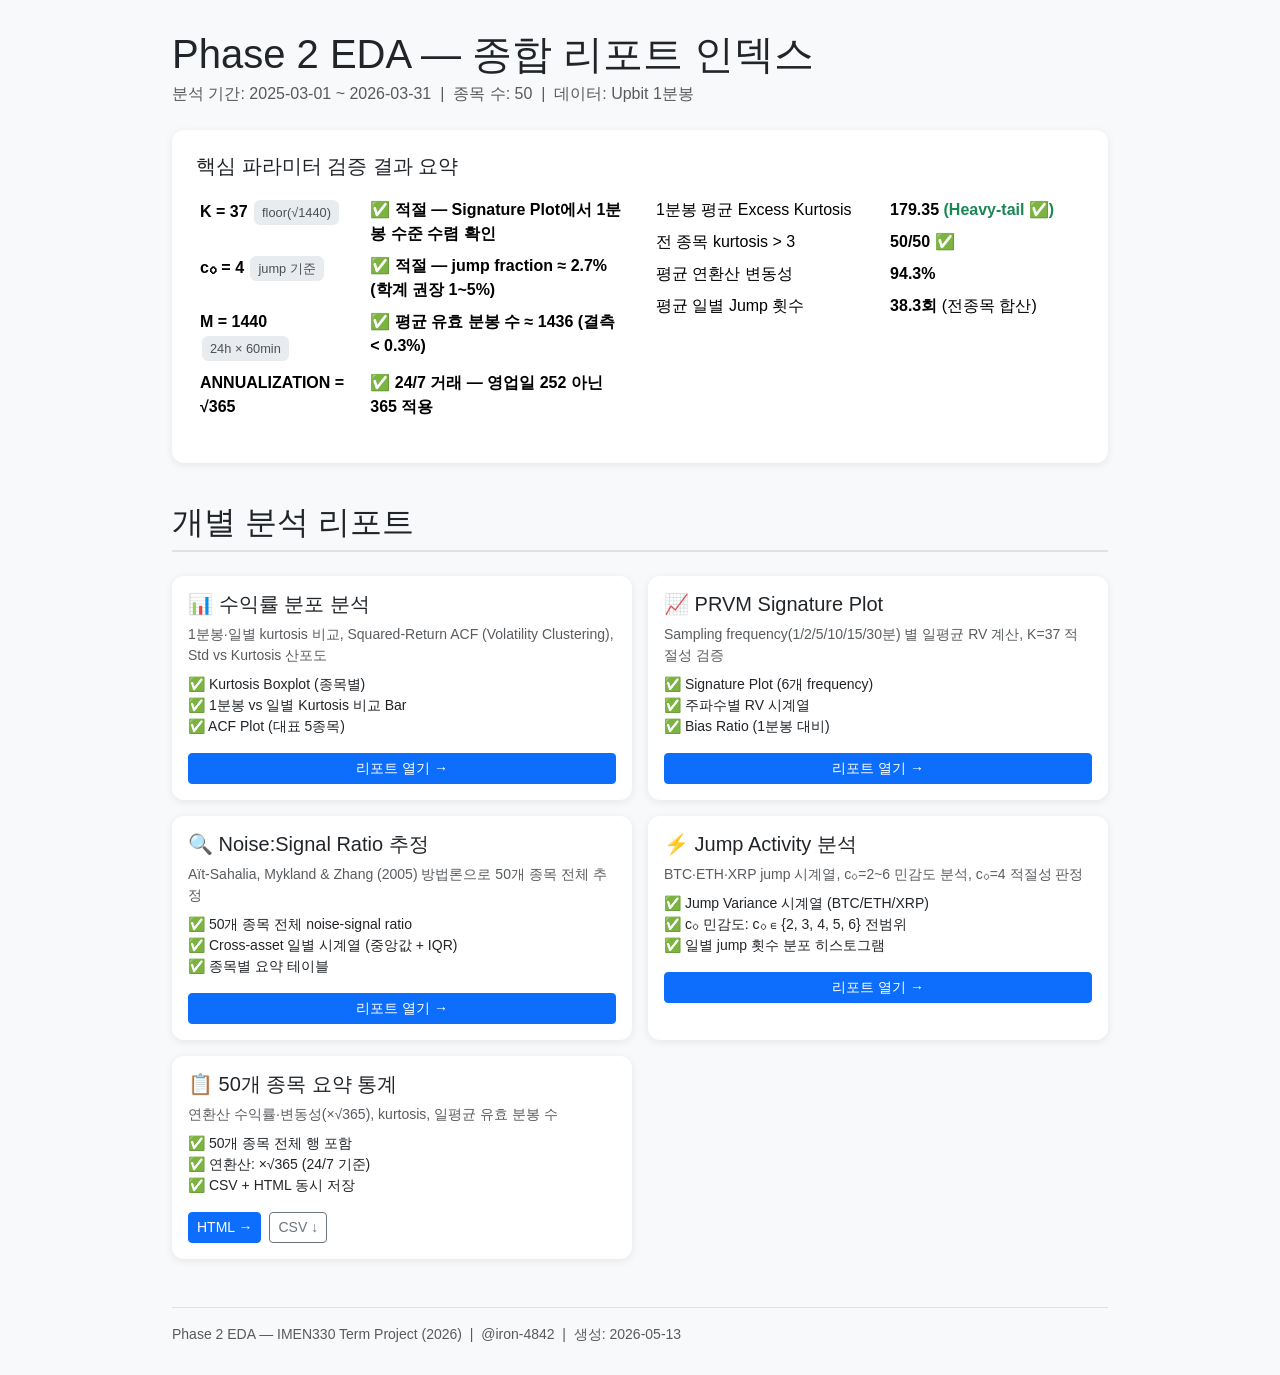
==== docs/phase2_eda/index.html @ 5c27aa81 "docs: refresh Phase 2 EDA reports and add index.html - Regenerate 5 HTML reports after full re-run v" ====
<!DOCTYPE html>
<html lang="ko">
<head>
<meta charset="UTF-8">
<title>Phase 2 EDA — 전체 리포트 인덱스</title>
<link rel="stylesheet"
  href="https://cdn.jsdelivr.net/npm/bootstrap@5.3.0/dist/css/bootstrap.min.css">
<style>
  body { font-family: 'Noto Sans KR', sans-serif; padding: 30px; background: #f8f9fa; }
  .card { border: none; border-radius: 12px; box-shadow: 0 2px 8px rgba(0,0,0,0.08); }
  .card:hover { box-shadow: 0 4px 16px rgba(0,0,0,0.15); transition: box-shadow 0.2s; }
  .badge-param { font-size: 0.8em; background: #e9ecef; color: #495057;
                 border-radius: 6px; padding: 3px 8px; margin: 2px; display: inline-block; }
  .finding-ok { color: #198754; font-weight: 600; }
  .finding-warn { color: #fd7e14; font-weight: 600; }
  h2 { margin-top: 40px; border-bottom: 2px solid #dee2e6; padding-bottom: 8px; }
</style>
</head>
<body>
<div class="container-fluid" style="max-width: 960px;">

<h1 class="mb-1">Phase 2 EDA — 종합 리포트 인덱스</h1>
<p class="text-muted mb-4">
  분석 기간: 2025-03-01 ~ 2026-03-31 &nbsp;|&nbsp;
  종목 수: 50 &nbsp;|&nbsp;
  데이터: Upbit 1분봉
</p>

<!-- 핵심 파라미터 검증 결과 요약 -->
<div class="card p-4 mb-4">
  <h5 class="mb-3">핵심 파라미터 검증 결과 요약</h5>
  <div class="row">
    <div class="col-md-6">
      <table class="table table-sm table-borderless">
        <tbody>
          <tr>
            <td><strong>K = 37</strong> <span class="badge-param">floor(√1440)</span></td>
            <td class="finding-ok">✅ 적절 — Signature Plot에서 1분봉 수준 수렴 확인</td>
          </tr>
          <tr>
            <td><strong>c₀ = 4</strong> <span class="badge-param">jump 기준</span></td>
            <td class="finding-ok">✅ 적절 — jump fraction ≈ 2.7% (학계 권장 1~5%)</td>
          </tr>
          <tr>
            <td><strong>M = 1440</strong> <span class="badge-param">24h × 60min</span></td>
            <td class="finding-ok">✅ 평균 유효 분봉 수 ≈ 1436 (결측 &lt; 0.3%)</td>
          </tr>
          <tr>
            <td><strong>ANNUALIZATION = √365</strong></td>
            <td class="finding-ok">✅ 24/7 거래 — 영업일 252 아닌 365 적용</td>
          </tr>
        </tbody>
      </table>
    </div>
    <div class="col-md-6">
      <table class="table table-sm table-borderless">
        <tbody>
          <tr>
            <td>1분봉 평균 Excess Kurtosis</td>
            <td><strong>179.35</strong> <span class="finding-ok">(Heavy-tail ✅)</span></td>
          </tr>
          <tr>
            <td>전 종목 kurtosis &gt; 3</td>
            <td><strong>50/50</strong> <span class="finding-ok">✅</span></td>
          </tr>
          <tr>
            <td>평균 연환산 변동성</td>
            <td><strong>94.3%</strong></td>
          </tr>
          <tr>
            <td>평균 일별 Jump 횟수</td>
            <td><strong>38.3회</strong> (전종목 합산)</td>
          </tr>
        </tbody>
      </table>
    </div>
  </div>
</div>

<!-- 리포트 링크 카드 -->
<h2>개별 분석 리포트</h2>
<div class="row g-3 mt-1">

  <div class="col-md-6">
    <div class="card p-3 h-100">
      <h5>📊 수익률 분포 분석</h5>
      <p class="text-muted small mb-2">
        1분봉·일별 kurtosis 비교, Squared-Return ACF (Volatility Clustering), Std vs Kurtosis 산포도
      </p>
      <ul class="list-unstyled small mb-3">
        <li>✅ Kurtosis Boxplot (종목별)</li>
        <li>✅ 1분봉 vs 일별 Kurtosis 비교 Bar</li>
        <li>✅ ACF Plot (대표 5종목)</li>
      </ul>
      <a href="distribution_report.html" class="btn btn-primary btn-sm">리포트 열기 →</a>
    </div>
  </div>

  <div class="col-md-6">
    <div class="card p-3 h-100">
      <h5>📈 PRVM Signature Plot</h5>
      <p class="text-muted small mb-2">
        Sampling frequency(1/2/5/10/15/30분) 별 일평균 RV 계산, K=37 적절성 검증
      </p>
      <ul class="list-unstyled small mb-3">
        <li>✅ Signature Plot (6개 frequency)</li>
        <li>✅ 주파수별 RV 시계열</li>
        <li>✅ Bias Ratio (1분봉 대비)</li>
      </ul>
      <a href="signature_plot_report.html" class="btn btn-primary btn-sm">리포트 열기 →</a>
    </div>
  </div>

  <div class="col-md-6">
    <div class="card p-3 h-100">
      <h5>🔍 Noise:Signal Ratio 추정</h5>
      <p class="text-muted small mb-2">
        Aït-Sahalia, Mykland &amp; Zhang (2005) 방법론으로 50개 종목 전체 추정
      </p>
      <ul class="list-unstyled small mb-3">
        <li>✅ 50개 종목 전체 noise-signal ratio</li>
        <li>✅ Cross-asset 일별 시계열 (중앙값 + IQR)</li>
        <li>✅ 종목별 요약 테이블</li>
      </ul>
      <a href="noise_signal_report.html" class="btn btn-primary btn-sm">리포트 열기 →</a>
    </div>
  </div>

  <div class="col-md-6">
    <div class="card p-3 h-100">
      <h5>⚡ Jump Activity 분석</h5>
      <p class="text-muted small mb-2">
        BTC·ETH·XRP jump 시계열, c₀=2~6 민감도 분석, c₀=4 적절성 판정
      </p>
      <ul class="list-unstyled small mb-3">
        <li>✅ Jump Variance 시계열 (BTC/ETH/XRP)</li>
        <li>✅ c₀ 민감도: c₀ ∈ {2, 3, 4, 5, 6} 전범위</li>
        <li>✅ 일별 jump 횟수 분포 히스토그램</li>
      </ul>
      <a href="jump_activity_report.html" class="btn btn-primary btn-sm">리포트 열기 →</a>
    </div>
  </div>

  <div class="col-md-6">
    <div class="card p-3 h-100">
      <h5>📋 50개 종목 요약 통계</h5>
      <p class="text-muted small mb-2">
        연환산 수익률·변동성(×√365), kurtosis, 일평균 유효 분봉 수
      </p>
      <ul class="list-unstyled small mb-3">
        <li>✅ 50개 종목 전체 행 포함</li>
        <li>✅ 연환산: ×√365 (24/7 기준)</li>
        <li>✅ CSV + HTML 동시 저장</li>
      </ul>
      <div class="d-flex gap-2">
        <a href="summary_stats.html" class="btn btn-primary btn-sm">HTML →</a>
        <a href="summary_stats.csv" class="btn btn-outline-secondary btn-sm">CSV ↓</a>
      </div>
    </div>
  </div>

</div>

<footer class="mt-5 pt-3 border-top text-muted small">
  Phase 2 EDA — IMEN330 Term Project (2026) &nbsp;|&nbsp;
  @iron-4842 &nbsp;|&nbsp;
  생성: 2026-05-13
</footer>

</div>
</body>
</html>
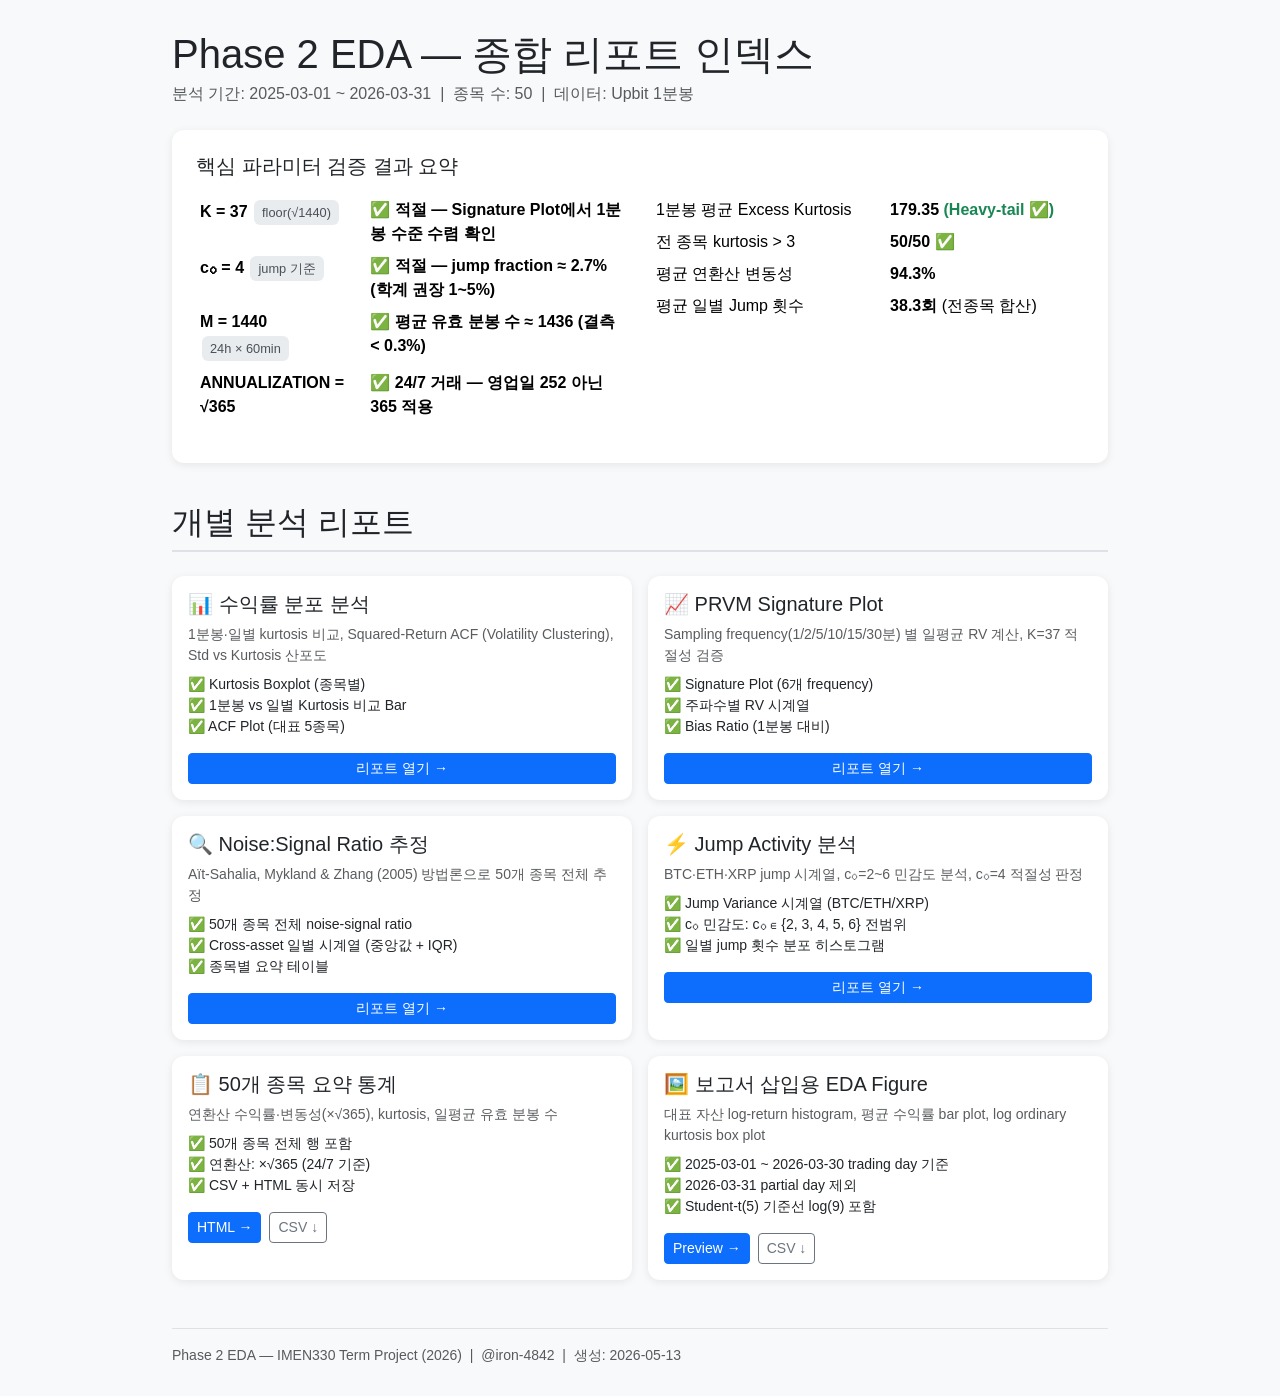
==== commit 45cbc84f: "Add term paper draft and EDA report assets" ====
--- a/docs/phase2_eda/index.html
+++ b/docs/phase2_eda/index.html
@@ -159,6 +159,24 @@
     </div>
   </div>
 
+  <div class="col-md-6">
+    <div class="card p-3 h-100">
+      <h5>🖼️ 보고서 삽입용 EDA Figure</h5>
+      <p class="text-muted small mb-2">
+        대표 자산 log-return histogram, 평균 수익률 bar plot, log ordinary kurtosis box plot
+      </p>
+      <ul class="list-unstyled small mb-3">
+        <li>✅ 2025-03-01 ~ 2026-03-30 trading day 기준</li>
+        <li>✅ 2026-03-31 partial day 제외</li>
+        <li>✅ Student-t(5) 기준선 log(9) 포함</li>
+      </ul>
+      <div class="d-flex gap-2">
+        <a href="report_eda_preview.html" class="btn btn-primary btn-sm">Preview →</a>
+        <a href="../../data/processed/phase2_eda/report_log_return_summary.csv" class="btn btn-outline-secondary btn-sm">CSV ↓</a>
+      </div>
+    </div>
+  </div>
+
 </div>
 
 <footer class="mt-5 pt-3 border-top text-muted small">
